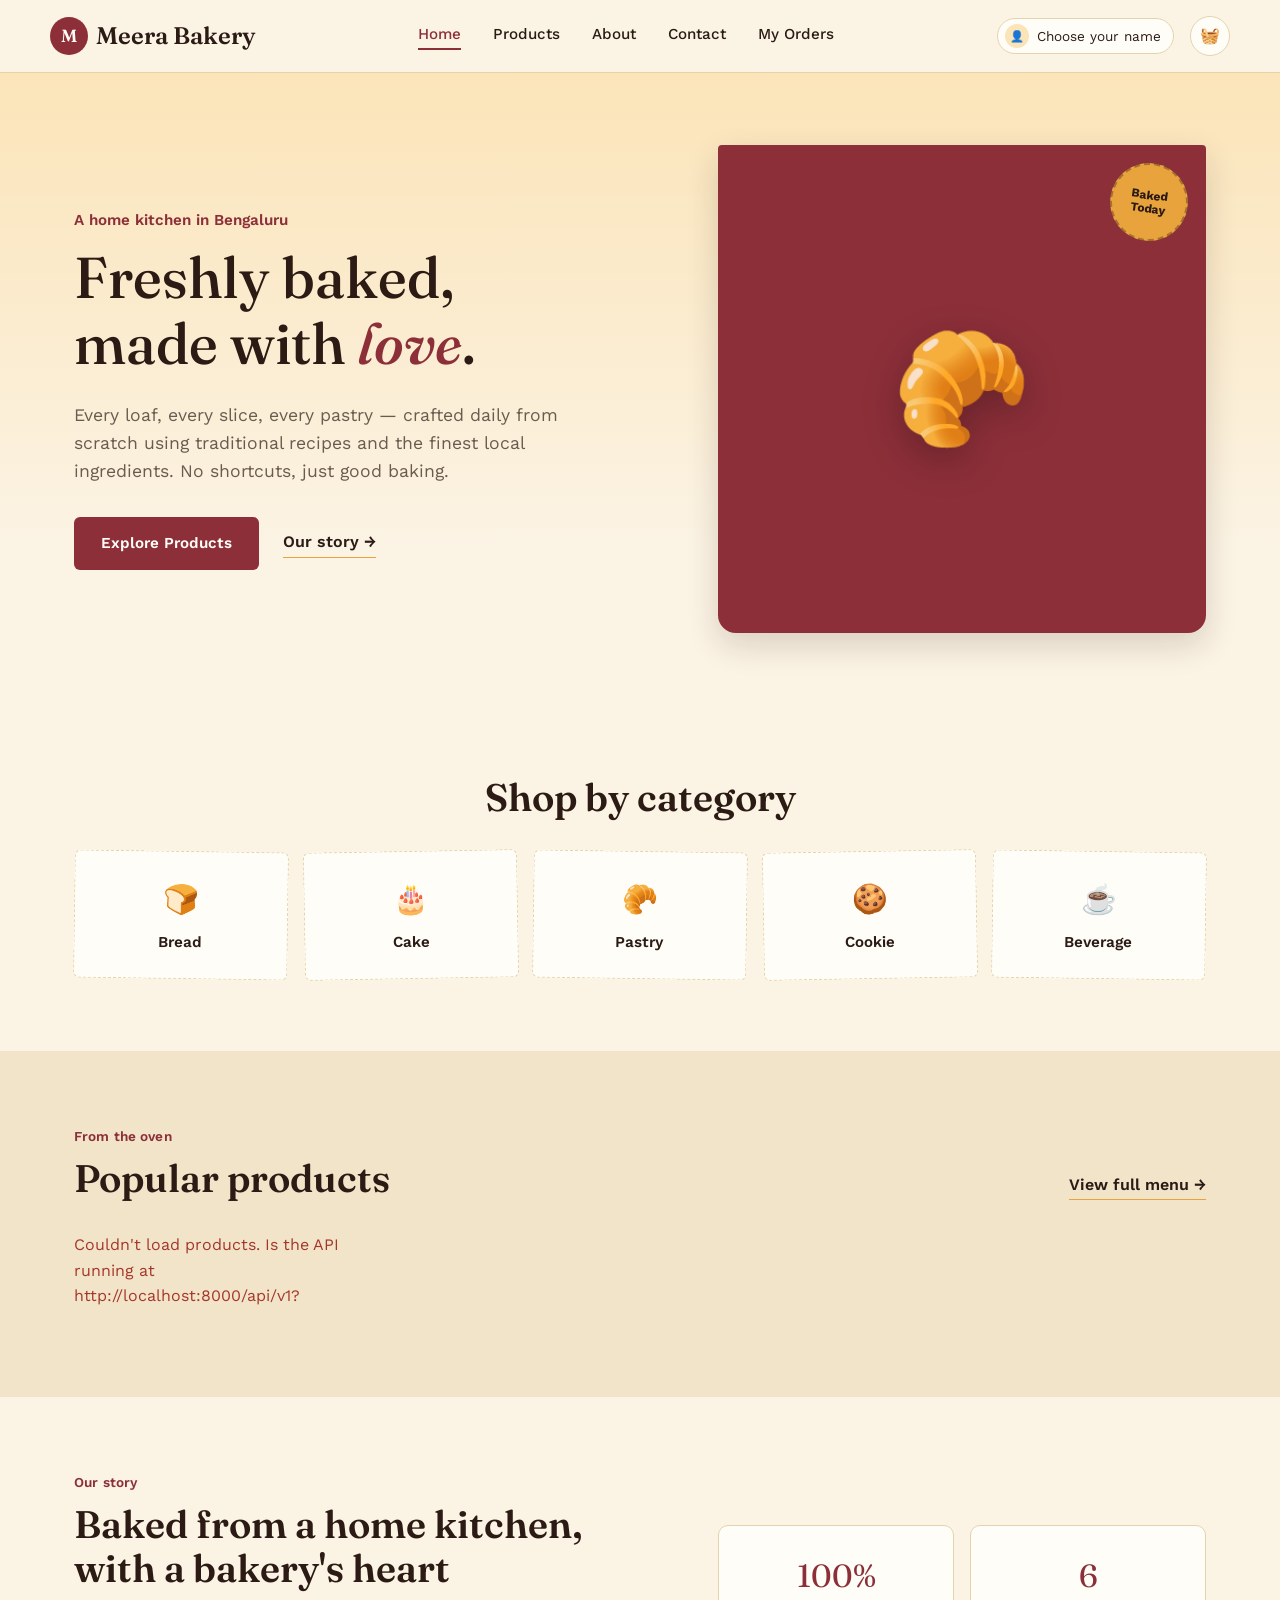
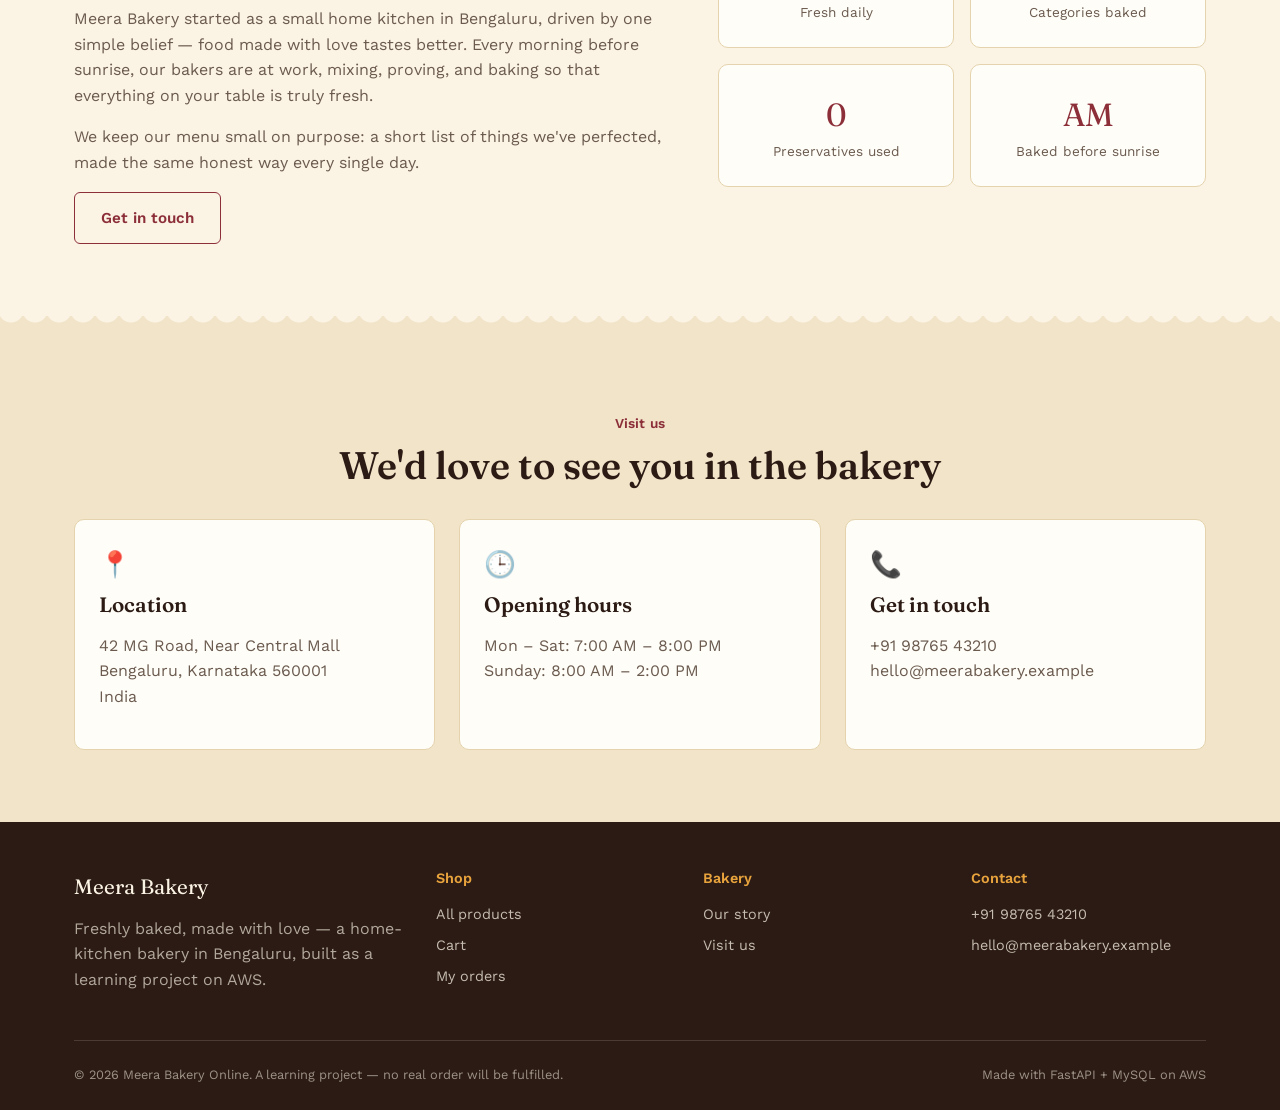
==== frontend/index.html @ 74967118 "first commit" ====
<!DOCTYPE html>
<html lang="en">
<head>
  <meta charset="UTF-8" />
  <meta name="viewport" content="width=device-width, initial-scale=1.0" />
  <meta name="description" content="Meera Bakery Online — freshly baked bread, cakes, pastries and more, made in a home kitchen in Bengaluru." />
  <title>Meera Bakery Online — Freshly Baked, Made With Love</title>
  <link rel="preconnect" href="https://fonts.googleapis.com" />
  <link rel="preconnect" href="https://fonts.gstatic.com" crossorigin />
  <link href="https://fonts.googleapis.com/css2?family=Fraunces:ital,opsz,wght@0,9..144,500;0,9..144,600;1,9..144,500&family=Work+Sans:wght@400;500;600;700&display=swap" rel="stylesheet" />
  <link rel="stylesheet" href="css/style.css" />
</head>
<body>

  <!-- ====================================================================
       HEADER
  ==================================================================== -->
  <header class="site-header">
    <div class="container site-header__bar">
      <a href="index.html" class="brand">
        <span class="brand__mark">M</span>
        Meera Bakery
      </a>

      <nav class="main-nav" id="mainNav">
        <a href="index.html" data-nav="index.html">Home</a>
        <a href="products.html" data-nav="products.html">Products</a>
        <a href="index.html#about" data-nav="">About</a>
        <a href="index.html#contact" data-nav="">Contact</a>
        <a href="orders.html" data-nav="orders.html">My Orders</a>
      </nav>

      <div class="header-actions">
        <button type="button" class="identity-chip" id="identityChip">
          <span class="identity-chip__avatar">👤</span>
          <span id="identityLabel">Choose your name</span>
        </button>
        <a href="cart.html" class="cart-btn" aria-label="View cart">
          🧺
          <span class="cart-badge" id="cartCount" hidden>0</span>
        </a>
        <button type="button" class="nav-toggle" id="navToggle" aria-label="Toggle menu">
          <span></span><span></span><span></span>
        </button>
      </div>
    </div>
  </header>

  <!-- Identity picker modal -->
  <div class="identity-modal" id="identityModal" hidden>
    <div class="identity-modal__panel">
      <div class="identity-modal__head">
        <h3>Who's ordering?</h3>
        <button type="button" id="identityClose" aria-label="Close">✕</button>
      </div>
      <p class="form-hint">This demo has no sign-up yet — pick an existing customer record to browse as them.</p>
      <ul class="identity-list" id="identityList"></ul>
    </div>
  </div>

  <main>

    <!-- ==================================================================
         HERO
    ================================================================== -->
    <section class="hero">
      <div class="container hero__grid">
        <div>
          <p class="hero__eyebrow">A home kitchen in Bengaluru</p>
          <h1>Freshly baked,<br />made with <em>love</em>.</h1>
          <p class="lead">
            Every loaf, every slice, every pastry — crafted daily from scratch
            using traditional recipes and the finest local ingredients. No
            shortcuts, just good baking.
          </p>
          <div class="hero__actions">
            <a href="products.html" class="btn btn--primary">Explore Products</a>
            <a href="index.html#about" class="link-arrow">Our story →</a>
          </div>
        </div>
        <div class="hero__art">
          <span class="hero__art-emoji">🥐</span>
          <span class="hero__stamp">Baked<br>Today</span>
        </div>
      </div>
    </section>
    <div class="scallop"></div>

    <!-- ==================================================================
         CATEGORY STRIP
    ================================================================== -->
    <section class="section">
      <div class="container">
        <div class="section-head section-head--center" style="margin-left:auto;margin-right:auto;">
          <h2 class="text-center">Shop by category</h2>
        </div>
        <div class="category-strip" id="categoryStrip">
          <!-- filled by main.js, static fallback below -->
          <a href="products.html?category=Bread" class="category-tag">
            <div class="category-tag__icon">🍞</div>
            <div class="category-tag__name">Bread</div>
          </a>
          <a href="products.html?category=Cake" class="category-tag">
            <div class="category-tag__icon">🎂</div>
            <div class="category-tag__name">Cake</div>
          </a>
          <a href="products.html?category=Pastry" class="category-tag">
            <div class="category-tag__icon">🥐</div>
            <div class="category-tag__name">Pastry</div>
          </a>
          <a href="products.html?category=Cookie" class="category-tag">
            <div class="category-tag__icon">🍪</div>
            <div class="category-tag__name">Cookie</div>
          </a>
          <a href="products.html?category=Beverage" class="category-tag">
            <div class="category-tag__icon">☕</div>
            <div class="category-tag__name">Beverage</div>
          </a>
        </div>
      </div>
    </section>

    <!-- ==================================================================
         POPULAR PRODUCTS (live from API)
    ================================================================== -->
    <section class="section section--deep">
      <div class="container">
        <div class="section-head" style="display:flex;align-items:flex-end;justify-content:space-between;max-width:none;flex-wrap:wrap;gap:16px;">
          <div>
            <p class="eyebrow">From the oven</p>
            <h2 style="margin-bottom:0;">Popular products</h2>
          </div>
          <a href="products.html" class="link-arrow">View full menu →</a>
        </div>
        <div class="product-grid" id="popularProducts">
          <div class="skeleton" style="height:280px;"></div>
          <div class="skeleton" style="height:280px;"></div>
          <div class="skeleton" style="height:280px;"></div>
          <div class="skeleton" style="height:280px;"></div>
        </div>
      </div>
    </section>

    <!-- ==================================================================
         ABOUT
    ================================================================== -->
    <section class="section" id="about">
      <div class="container" style="display:grid;grid-template-columns:1.1fr 0.9fr;gap:48px;align-items:center;">
        <div>
          <p class="eyebrow">Our story</p>
          <h2>Baked from a home kitchen, with a bakery's heart</h2>
          <p>
            Meera Bakery started as a small home kitchen in Bengaluru, driven
            by one simple belief — food made with love tastes better. Every
            morning before sunrise, our bakers are at work, mixing, proving,
            and baking so that everything on your table is truly fresh.
          </p>
          <p>
            We keep our menu small on purpose: a short list of things we've
            perfected, made the same honest way every single day.
          </p>
          <a href="index.html#contact" class="btn btn--outline">Get in touch</a>
        </div>
        <div style="display:grid;grid-template-columns:1fr 1fr;gap:16px;">
          <div class="summary-card" style="text-align:center;position:static;">
            <div style="font-family:var(--font-display);font-size:2rem;color:var(--jam);">100%</div>
            <p style="margin:0;font-size:0.85rem;">Fresh daily</p>
          </div>
          <div class="summary-card" style="text-align:center;position:static;">
            <div style="font-family:var(--font-display);font-size:2rem;color:var(--jam);">6</div>
            <p style="margin:0;font-size:0.85rem;">Categories baked</p>
          </div>
          <div class="summary-card" style="text-align:center;position:static;">
            <div style="font-family:var(--font-display);font-size:2rem;color:var(--jam);">0</div>
            <p style="margin:0;font-size:0.85rem;">Preservatives used</p>
          </div>
          <div class="summary-card" style="text-align:center;position:static;">
            <div style="font-family:var(--font-display);font-size:2rem;color:var(--jam);">AM</div>
            <p style="margin:0;font-size:0.85rem;">Baked before sunrise</p>
          </div>
        </div>
      </div>
    </section>

    <div class="scallop scallop--deep"></div>

    <!-- ==================================================================
         CONTACT
    ================================================================== -->
    <section class="section section--deep" id="contact">
      <div class="container">
        <div class="section-head section-head--center" style="margin-left:auto;margin-right:auto;">
          <p class="eyebrow">Visit us</p>
          <h2>We'd love to see you in the bakery</h2>
        </div>
        <div style="display:grid;grid-template-columns:repeat(3,1fr);gap:24px;">
          <div class="summary-card" style="position:static;">
            <div style="font-size:1.6rem;margin-bottom:8px;">📍</div>
            <h3>Location</h3>
            <p>42 MG Road, Near Central Mall<br />Bengaluru, Karnataka 560001<br />India</p>
          </div>
          <div class="summary-card" style="position:static;">
            <div style="font-size:1.6rem;margin-bottom:8px;">🕒</div>
            <h3>Opening hours</h3>
            <p>Mon – Sat: 7:00 AM – 8:00 PM<br />Sunday: 8:00 AM – 2:00 PM</p>
          </div>
          <div class="summary-card" style="position:static;">
            <div style="font-size:1.6rem;margin-bottom:8px;">📞</div>
            <h3>Get in touch</h3>
            <p>+91 98765 43210<br />hello@meerabakery.example</p>
          </div>
        </div>
      </div>
    </section>

  </main>

  <!-- ====================================================================
       FOOTER
  ==================================================================== -->
  <footer class="site-footer">
    <div class="container">
      <div class="footer-grid">
        <div>
          <div class="footer-brand">Meera Bakery</div>
          <p>Freshly baked, made with love — a home-kitchen bakery in Bengaluru, built as a learning project on AWS.</p>
        </div>
        <div class="footer-col">
          <h4>Shop</h4>
          <a href="products.html">All products</a>
          <a href="cart.html">Cart</a>
          <a href="orders.html">My orders</a>
        </div>
        <div class="footer-col">
          <h4>Bakery</h4>
          <a href="index.html#about">Our story</a>
          <a href="index.html#contact">Visit us</a>
        </div>
        <div class="footer-col">
          <h4>Contact</h4>
          <a href="tel:+919876543210">+91 98765 43210</a>
          <a href="mailto:hello@meerabakery.example">hello@meerabakery.example</a>
        </div>
      </div>
      <div class="footer-bottom">
        <span>© 2026 Meera Bakery Online. A learning project — no real order will be fulfilled.</span>
        <span>Made with FastAPI + MySQL on AWS</span>
      </div>
    </div>
  </footer>

  <div class="toast" id="toast"></div>

  <script src="js/api.js"></script>
  <script src="js/state.js"></script>
  <script src="js/nav.js"></script>
  <script src="js/ui.js"></script>
  <script src="js/main.js"></script>
</body>
</html>
---- frontend/css/style.css ----
/* =============================================================================
   Meera Bakery Online — Design System
   =============================================================================
   Palette: warm parchment paper, deep espresso ink, berry-jam accent,
   honey-butter secondary. Deliberately avoids the generic cream+terracotta
   SaaS default — this leans into a "bakery box / market stall" feel instead.

   Type: Fraunces (display serif, a little quirky and hand-set) for
   headlines, Work Sans for UI and body copy.
   ============================================================================= */

:root {
  /* ---- Color tokens ---- */
  --paper:        #FBF3E4;   /* warm parchment background */
  --paper-deep:   #F1E4C9;   /* alternating section background */
  --paper-line:   #E4D3AC;   /* hairline borders on paper */
  --ink:          #2B1B14;   /* deep espresso — primary text */
  --ink-soft:     #6B5B4F;   /* secondary text */
  --jam:          #8C2F39;   /* berry accent — primary CTA, links */
  --jam-dark:     #6E2029;   /* hover state for jam */
  --butter:       #E8A33D;   /* honey accent — badges, highlights */
  --butter-soft:  #FBE4B8;   /* butter tint background */
  --sage:         #6B7A5E;   /* muted green — success / fresh */
  --sage-soft:    #E4E9DD;
  --danger:       #A5362A;
  --danger-soft:  #F5DEDA;
  --white:        #FFFDF8;

  /* ---- Type ---- */
  --font-display: 'Fraunces', Georgia, serif;
  --font-body: 'Work Sans', -apple-system, BlinkMacSystemFont, sans-serif;

  /* ---- Spacing scale ---- */
  --space-1: 0.25rem;
  --space-2: 0.5rem;
  --space-3: 0.75rem;
  --space-4: 1rem;
  --space-5: 1.5rem;
  --space-6: 2rem;
  --space-7: 3rem;
  --space-8: 4.5rem;
  --space-9: 6rem;

  /* ---- Shape ---- */
  --radius-sm: 6px;
  --radius-md: 10px;
  --radius-box: 4px 4px 18px 18px; /* bakery-box lid feel on cards */
  --shadow-card: 0 1px 2px rgba(43, 27, 20, 0.06), 0 8px 24px rgba(43, 27, 20, 0.07);
  --shadow-pop: 0 12px 32px rgba(43, 27, 20, 0.16);

  --container: 1180px;
}

/* =============================================================================
   Reset & base
   ============================================================================= */

*, *::before, *::after { box-sizing: border-box; }

html {
  scroll-behavior: smooth;
}

@media (prefers-reduced-motion: reduce) {
  html { scroll-behavior: auto; }
  *, *::before, *::after {
    animation-duration: 0.01ms !important;
    animation-iteration-count: 1 !important;
    transition-duration: 0.01ms !important;
  }
}

body {
  margin: 0;
  font-family: var(--font-body);
  font-size: 16px;
  line-height: 1.6;
  color: var(--ink);
  background: var(--paper);
  -webkit-font-smoothing: antialiased;
}

img { max-width: 100%; display: block; }

a { color: var(--jam); text-decoration: none; }
a:hover { color: var(--jam-dark); }

h1, h2, h3, h4 {
  font-family: var(--font-display);
  font-weight: 600;
  line-height: 1.15;
  margin: 0 0 var(--space-4);
  color: var(--ink);
}

h1 { font-size: clamp(2.4rem, 5vw, 3.6rem); font-weight: 500; }
h2 { font-size: clamp(1.8rem, 3.2vw, 2.4rem); }
h3 { font-size: 1.3rem; }

p { margin: 0 0 var(--space-4); color: var(--ink-soft); }

ul { list-style: none; margin: 0; padding: 0; }

button, input, select, textarea { font-family: inherit; font-size: inherit; }

:focus-visible {
  outline: 2px solid var(--jam);
  outline-offset: 2px;
}

.container {
  max-width: var(--container);
  margin: 0 auto;
  padding: 0 var(--space-5);
}

.section {
  padding: var(--space-8) 0;
}

.section--deep {
  background: var(--paper-deep);
}

.eyebrow {
  display: inline-block;
  font-size: 0.85rem;
  color: var(--jam);
  font-weight: 600;
  margin-bottom: var(--space-2);
  letter-spacing: 0.01em;
}

.section-head {
  max-width: 640px;
  margin: 0 0 var(--space-6);
}

.section-head--center {
  margin-left: auto;
  margin-right: auto;
  text-align: center;
}

/* Scalloped divider — signature motif used between major sections */
.scallop {
  height: 22px;
  width: 100%;
  background-image: radial-gradient(circle at 11px -6px, transparent 12px, var(--paper) 13px);
  background-size: 24px 22px;
  background-repeat: repeat-x;
}
.scallop--deep {
  background-image: radial-gradient(circle at 11px -6px, transparent 12px, var(--paper-deep) 13px);
}
.scallop--ink {
  background-image: radial-gradient(circle at 11px -6px, transparent 12px, var(--ink) 13px);
}

/* =============================================================================
   Buttons
   ============================================================================= */

.btn {
  display: inline-flex;
  align-items: center;
  justify-content: center;
  gap: var(--space-2);
  border-radius: var(--radius-sm);
  padding: 0.85em 1.7em;
  font-weight: 600;
  font-size: 0.95rem;
  border: 1.5px solid transparent;
  cursor: pointer;
  transition: transform 120ms ease, background-color 120ms ease, border-color 120ms ease, color 120ms ease;
}
.btn:active { transform: translateY(1px); }

.btn--primary {
  background: var(--jam);
  color: var(--white);
}
.btn--primary:hover { background: var(--jam-dark); color: var(--white); }

.btn--ghost {
  background: transparent;
  border-color: var(--ink);
  color: var(--ink);
}
.btn--ghost:hover { background: var(--ink); color: var(--paper); }

.btn--outline {
  background: transparent;
  border-color: var(--jam);
  color: var(--jam);
}
.btn--outline:hover { background: var(--jam); color: var(--white); }

.btn--sm { padding: 0.55em 1.1em; font-size: 0.85rem; }
.btn--block { width: 100%; }
.btn:disabled { opacity: 0.5; cursor: not-allowed; }

.link-arrow {
  font-weight: 600;
  color: var(--ink);
  border-bottom: 1.5px solid var(--butter);
  padding-bottom: 2px;
}
.link-arrow:hover { color: var(--jam); border-color: var(--jam); }

/* =============================================================================
   Header / Nav
   ============================================================================= */

.site-header {
  position: sticky;
  top: 0;
  z-index: 50;
  background: rgba(251, 243, 228, 0.92);
  backdrop-filter: blur(6px);
  border-bottom: 1px solid var(--paper-line);
}

.site-header__bar {
  display: flex;
  align-items: center;
  justify-content: space-between;
  padding: var(--space-4) 0;
}

.brand {
  display: flex;
  align-items: center;
  gap: var(--space-2);
  font-family: var(--font-display);
  font-size: 1.5rem;
  font-weight: 600;
  color: var(--ink);
}
.brand:hover { color: var(--ink); }
.brand__mark {
  width: 38px; height: 38px;
  border-radius: 50%;
  background: var(--jam);
  color: var(--white);
  display: flex; align-items: center; justify-content: center;
  font-size: 1.1rem;
  flex-shrink: 0;
}

.main-nav {
  display: flex;
  align-items: center;
  gap: var(--space-6);
}
.main-nav a {
  color: var(--ink);
  font-weight: 500;
  font-size: 0.95rem;
  position: relative;
  padding-bottom: 3px;
}
.main-nav a::after {
  content: "";
  position: absolute;
  left: 0; right: 100%;
  bottom: 0;
  height: 2px;
  background: var(--jam);
  transition: right 160ms ease;
}
.main-nav a:hover::after,
.main-nav a.is-active::after { right: 0; }
.main-nav a.is-active { color: var(--jam); }

.header-actions {
  display: flex;
  align-items: center;
  gap: var(--space-4);
}

.identity-chip {
  display: flex;
  align-items: center;
  gap: var(--space-2);
  background: var(--white);
  border: 1px solid var(--paper-line);
  border-radius: 999px;
  padding: 0.4em 0.9em 0.4em 0.5em;
  font-size: 0.85rem;
  cursor: pointer;
  color: var(--ink);
}
.identity-chip:hover { border-color: var(--jam); color: var(--ink); }
.identity-chip__avatar {
  width: 24px; height: 24px;
  border-radius: 50%;
  background: var(--butter-soft);
  color: var(--jam-dark);
  display: flex; align-items: center; justify-content: center;
  font-size: 0.7rem; font-weight: 700;
}

.cart-btn {
  position: relative;
  display: flex;
  align-items: center;
  justify-content: center;
  width: 40px; height: 40px;
  border-radius: 50%;
  background: var(--white);
  border: 1px solid var(--paper-line);
  color: var(--ink);
}
.cart-btn:hover { border-color: var(--jam); color: var(--jam); }
.cart-badge {
  position: absolute;
  top: -4px; right: -4px;
  background: var(--jam);
  color: var(--white);
  font-size: 0.65rem;
  font-weight: 700;
  min-width: 18px; height: 18px;
  border-radius: 999px;
  display: flex; align-items: center; justify-content: center;
  padding: 0 4px;
}
.cart-badge[hidden] { display: none; }

.nav-toggle {
  display: none;
  flex-direction: column;
  gap: 5px;
  background: none;
  border: none;
  cursor: pointer;
  padding: 8px;
}
.nav-toggle span {
  width: 22px; height: 2px;
  background: var(--ink);
  border-radius: 2px;
}

@media (max-width: 860px) {
  .main-nav { display: none; }
  .main-nav.is-open {
    display: flex;
    flex-direction: column;
    position: absolute;
    top: 100%; left: 0; right: 0;
    background: var(--paper);
    padding: var(--space-5);
    gap: var(--space-4);
    border-bottom: 1px solid var(--paper-line);
    box-shadow: var(--shadow-pop);
  }
  .nav-toggle { display: flex; }
}

/* =============================================================================
   Hero
   ============================================================================= */

.hero {
  padding: var(--space-8) 0 var(--space-7);
  background: linear-gradient(180deg, var(--butter-soft) 0%, var(--paper) 78%);
}
.hero__grid {
  display: grid;
  grid-template-columns: 1.1fr 0.9fr;
  gap: var(--space-7);
  align-items: center;
}
.hero__eyebrow {
  color: var(--jam);
  font-weight: 600;
  font-size: 0.95rem;
  margin-bottom: var(--space-3);
}
.hero h1 { margin-bottom: var(--space-5); }
.hero h1 em {
  font-style: italic;
  color: var(--jam);
}
.hero p.lead {
  font-size: 1.1rem;
  max-width: 46ch;
  margin-bottom: var(--space-6);
}
.hero__actions {
  display: flex;
  align-items: center;
  gap: var(--space-5);
  flex-wrap: wrap;
}

.hero__art {
  position: relative;
  aspect-ratio: 1 / 1;
  border-radius: var(--radius-box);
  background: var(--jam);
  display: flex;
  align-items: center;
  justify-content: center;
  overflow: hidden;
  box-shadow: var(--shadow-pop);
}
.hero__art-emoji {
  font-size: 7rem;
  filter: drop-shadow(0 12px 18px rgba(0,0,0,0.25));
}
.hero__stamp {
  position: absolute;
  top: 18px; right: 18px;
  background: var(--butter);
  color: var(--ink);
  font-weight: 700;
  font-size: 0.75rem;
  padding: 0.6em 1em;
  border-radius: 50%;
  width: 78px; height: 78px;
  display: flex; align-items: center; justify-content: center;
  text-align: center;
  line-height: 1.2;
  transform: rotate(8deg);
  border: 2px dashed rgba(43,27,20,0.35);
}

@media (max-width: 860px) {
  .hero__grid { grid-template-columns: 1fr; }
  .hero__art { max-width: 340px; margin: 0 auto; }
}

/* =============================================================================
   Category strip
   ============================================================================= */

.category-strip {
  display: grid;
  grid-template-columns: repeat(5, 1fr);
  gap: var(--space-4);
}
.category-tag {
  background: var(--white);
  border: 1px dashed var(--paper-line);
  border-radius: var(--radius-sm);
  padding: var(--space-5) var(--space-3);
  text-align: center;
  color: var(--ink);
  transition: transform 140ms ease, border-color 140ms ease;
}
.category-tag:nth-child(2n) { transform: rotate(-1deg); }
.category-tag:nth-child(2n+1) { transform: rotate(0.8deg); }
.category-tag:hover {
  transform: translateY(-3px) rotate(0deg);
  border-color: var(--jam);
  color: var(--jam);
  border-style: solid;
}
.category-tag__icon { font-size: 1.8rem; margin-bottom: var(--space-2); }
.category-tag__name { font-weight: 600; font-size: 0.95rem; }

@media (max-width: 760px) {
  .category-strip { grid-template-columns: repeat(2, 1fr); }
}

/* =============================================================================
   Product grid & cards
   ============================================================================= */

.product-grid {
  display: grid;
  grid-template-columns: repeat(auto-fill, minmax(240px, 1fr));
  gap: var(--space-5);
}

.product-card {
  background: var(--white);
  border: 1px solid var(--paper-line);
  border-radius: var(--radius-box);
  overflow: hidden;
  display: flex;
  flex-direction: column;
  box-shadow: var(--shadow-card);
  transition: transform 160ms ease, box-shadow 160ms ease;
}
.product-card:hover {
  transform: translateY(-4px);
  box-shadow: var(--shadow-pop);
}
.product-card__media {
  aspect-ratio: 4 / 3;
  background: var(--butter-soft);
  display: flex;
  align-items: center;
  justify-content: center;
  font-size: 3rem;
  position: relative;
}
.product-card__tag {
  position: absolute;
  top: 10px; left: 10px;
  background: var(--ink);
  color: var(--paper);
  font-size: 0.7rem;
  font-weight: 600;
  padding: 0.3em 0.7em;
  border-radius: 999px;
}
.product-card__tag--low {
  background: var(--danger);
}
.product-card__body {
  padding: var(--space-4) var(--space-4) var(--space-5);
  display: flex;
  flex-direction: column;
  gap: var(--space-2);
  flex: 1;
}
.product-card__category {
  font-size: 0.75rem;
  color: var(--ink-soft);
  text-transform: uppercase;
  letter-spacing: 0.04em;
}
.product-card__name {
  font-family: var(--font-display);
  font-size: 1.1rem;
  font-weight: 600;
  color: var(--ink);
}
.product-card__row {
  margin-top: auto;
  display: flex;
  align-items: center;
  justify-content: space-between;
  padding-top: var(--space-2);
}
.product-card__price {
  font-family: var(--font-display);
  font-size: 1.2rem;
  font-weight: 600;
  color: var(--jam);
}
.product-card__price span {
  font-size: 0.8rem;
  color: var(--ink-soft);
  font-family: var(--font-body);
  font-weight: 400;
}

.icon-btn {
  width: 38px; height: 38px;
  border-radius: 50%;
  background: var(--ink);
  color: var(--paper);
  border: none;
  display: flex; align-items: center; justify-content: center;
  cursor: pointer;
  font-size: 1.1rem;
  transition: background 140ms ease;
  flex-shrink: 0;
}
.icon-btn:hover { background: var(--jam); }
.icon-btn:disabled { background: var(--paper-line); color: var(--ink-soft); cursor: not-allowed; }

/* Filter tabs (Products page) */
.filter-tabs {
  display: flex;
  flex-wrap: wrap;
  gap: var(--space-3);
  margin-bottom: var(--space-6);
}
.filter-tab {
  background: var(--white);
  border: 1px solid var(--paper-line);
  border-radius: 999px;
  padding: 0.5em 1.2em;
  font-size: 0.9rem;
  font-weight: 500;
  color: var(--ink);
  cursor: pointer;
}
.filter-tab:hover { border-color: var(--jam); }
.filter-tab.is-active {
  background: var(--ink);
  color: var(--paper);
  border-color: var(--ink);
}

/* =============================================================================
   Product detail
   ============================================================================= */

.detail-grid {
  display: grid;
  grid-template-columns: 0.9fr 1.1fr;
  gap: var(--space-8);
  align-items: flex-start;
}
.detail-media {
  aspect-ratio: 1 / 1;
  background: var(--butter-soft);
  border-radius: var(--radius-box);
  display: flex; align-items: center; justify-content: center;
  font-size: 6rem;
  position: sticky;
  top: 96px;
}
.detail-category {
  font-size: 0.85rem;
  color: var(--jam);
  font-weight: 600;
  margin-bottom: var(--space-2);
}
.detail-price {
  font-family: var(--font-display);
  font-size: 2rem;
  color: var(--jam);
  margin-bottom: var(--space-4);
}
.stock-line {
  display: flex;
  align-items: center;
  gap: var(--space-2);
  font-size: 0.9rem;
  margin-bottom: var(--space-5);
}
.dot {
  width: 8px; height: 8px; border-radius: 50%;
  background: var(--sage);
  flex-shrink: 0;
}
.dot--low { background: var(--butter); }
.dot--out { background: var(--danger); }

.qty-stepper {
  display: inline-flex;
  align-items: center;
  border: 1px solid var(--paper-line);
  border-radius: var(--radius-sm);
  overflow: hidden;
}
.qty-stepper button {
  background: var(--paper-deep);
  border: none;
  width: 40px; height: 44px;
  font-size: 1.1rem;
  cursor: pointer;
  color: var(--ink);
}
.qty-stepper button:hover { background: var(--butter-soft); }
.qty-stepper input {
  width: 48px;
  border: none;
  text-align: center;
  font-size: 1rem;
  height: 44px;
  -moz-appearance: textfield;
}
.qty-stepper input::-webkit-outer-spin-button,
.qty-stepper input::-webkit-inner-spin-button { -webkit-appearance: none; margin: 0; }

@media (max-width: 800px) {
  .detail-grid { grid-template-columns: 1fr; }
  .detail-media { position: static; }
}

/* =============================================================================
   Cart page
   ============================================================================= */

.cart-layout {
  display: grid;
  grid-template-columns: 1.6fr 1fr;
  gap: var(--space-7);
  align-items: flex-start;
}

.cart-line {
  display: grid;
  grid-template-columns: 64px 1fr auto auto;
  gap: var(--space-4);
  align-items: center;
  padding: var(--space-4) 0;
  border-bottom: 1px solid var(--paper-line);
}
.cart-line__thumb {
  width: 64px; height: 64px;
  border-radius: var(--radius-sm);
  background: var(--butter-soft);
  display: flex; align-items: center; justify-content: center;
  font-size: 1.8rem;
}
.cart-line__name { font-weight: 600; color: var(--ink); }
.cart-line__price { font-size: 0.85rem; color: var(--ink-soft); }
.cart-line__total { font-weight: 600; font-family: var(--font-display); white-space: nowrap; }
.cart-line__remove {
  background: none; border: none; color: var(--ink-soft); cursor: pointer;
  font-size: 0.8rem; text-decoration: underline; padding: 0;
}
.cart-line__remove:hover { color: var(--danger); }

.summary-card {
  background: var(--white);
  border: 1px solid var(--paper-line);
  border-radius: var(--radius-md);
  padding: var(--space-5);
  position: sticky;
  top: 96px;
}
.summary-row {
  display: flex;
  justify-content: space-between;
  font-size: 0.95rem;
  padding: var(--space-2) 0;
  color: var(--ink-soft);
}
.summary-row--total {
  border-top: 1px solid var(--paper-line);
  margin-top: var(--space-3);
  padding-top: var(--space-4);
  font-weight: 700;
  color: var(--ink);
  font-size: 1.1rem;
}
.summary-note {
  font-size: 0.8rem;
  color: var(--ink-soft);
  margin-top: var(--space-3);
}

.empty-state {
  text-align: center;
  padding: var(--space-9) var(--space-5);
  color: var(--ink-soft);
}
.empty-state__icon { font-size: 3rem; margin-bottom: var(--space-4); }

@media (max-width: 860px) {
  .cart-layout { grid-template-columns: 1fr; }
  .summary-card { position: static; }
}

/* =============================================================================
   Checkout
   ============================================================================= */

.checkout-steps {
  display: flex;
  align-items: center;
  gap: var(--space-3);
  margin-bottom: var(--space-7);
  flex-wrap: wrap;
}
.step {
  display: flex; align-items: center; gap: var(--space-2);
  font-size: 0.9rem; color: var(--ink-soft);
}
.step__num {
  width: 26px; height: 26px;
  border-radius: 50%;
  border: 1.5px solid var(--paper-line);
  display: flex; align-items: center; justify-content: center;
  font-size: 0.8rem; font-weight: 700;
}
.step.is-active { color: var(--ink); }
.step.is-active .step__num { border-color: var(--jam); background: var(--jam); color: var(--white); }
.step-divider { width: 32px; height: 1px; background: var(--paper-line); }

.form-field { margin-bottom: var(--space-5); }
.form-field label {
  display: block;
  font-weight: 600;
  font-size: 0.9rem;
  margin-bottom: var(--space-2);
}
.form-field input,
.form-field textarea,
.form-field select {
  width: 100%;
  border: 1px solid var(--paper-line);
  border-radius: var(--radius-sm);
  padding: 0.75em 0.9em;
  background: var(--white);
  color: var(--ink);
}
.form-field input:focus,
.form-field textarea:focus,
.form-field select:focus { border-color: var(--jam); }
.form-hint { font-size: 0.8rem; color: var(--ink-soft); margin-top: var(--space-1); }

.address-option {
  display: flex;
  gap: var(--space-3);
  align-items: flex-start;
  border: 1px solid var(--paper-line);
  border-radius: var(--radius-sm);
  padding: var(--space-4);
  margin-bottom: var(--space-3);
  cursor: pointer;
}
.address-option:has(input:checked) {
  border-color: var(--jam);
  background: var(--butter-soft);
}
.address-option input { margin-top: 4px; }
.address-option__label { font-weight: 600; font-size: 0.9rem; }
.address-option__body { font-size: 0.85rem; color: var(--ink-soft); }

.banner {
  border-radius: var(--radius-sm);
  padding: var(--space-4);
  font-size: 0.9rem;
  margin-bottom: var(--space-5);
}
.banner--error { background: var(--danger-soft); color: var(--danger); }
.banner--info { background: var(--sage-soft); color: #3E4A34; }
.banner[hidden] { display: none; }

/* =============================================================================
   Status badges (order lifecycle)
   ============================================================================= */

.status-badge {
  display: inline-flex;
  align-items: center;
  gap: var(--space-1);
  padding: 0.35em 0.9em;
  border-radius: 999px;
  font-size: 0.78rem;
  font-weight: 700;
  text-transform: capitalize;
}
.status-badge--pending    { background: #F1E4C9; color: #8A6A24; }
.status-badge--confirmed  { background: var(--sage-soft); color: #3E4A34; }
.status-badge--preparing  { background: var(--butter-soft); color: #8A5A17; }
.status-badge--shipped    { background: #DDE7F2; color: #2E4E70; }
.status-badge--delivered  { background: var(--sage-soft); color: #2F4A2A; }
.status-badge--cancelled  { background: var(--danger-soft); color: var(--danger); }

/* =============================================================================
   Order detail / history
   ============================================================================= */

.order-summary-card {
  border: 1px solid var(--paper-line);
  border-radius: var(--radius-md);
  background: var(--white);
  padding: var(--space-6);
  margin-bottom: var(--space-6);
}
.order-summary-card__head {
  display: flex;
  justify-content: space-between;
  align-items: flex-start;
  gap: var(--space-4);
  flex-wrap: wrap;
  margin-bottom: var(--space-5);
  padding-bottom: var(--space-5);
  border-bottom: 1px dashed var(--paper-line);
}

.order-row {
  display: grid;
  grid-template-columns: minmax(0,1fr) auto auto;
  gap: var(--space-2) var(--space-4);
  align-items: center;
  padding: var(--space-3) 0;
  border-bottom: 1px solid var(--paper-line);
  cursor: pointer;
}
.order-row:hover { background: var(--paper-deep); }
.order-row__id { font-weight: 600; color: var(--ink); }
.order-row__date { font-size: 0.85rem; color: var(--ink-soft); }
.order-row__total { font-weight: 600; font-family: var(--font-display); }

@media (max-width: 700px) {
  .order-row { grid-template-columns: 1fr auto; }
}

/* =============================================================================
   Footer
   ============================================================================= */

.site-footer {
  background: var(--ink);
  color: var(--paper);
  padding: var(--space-7) 0 var(--space-5);
}
.footer-grid {
  display: grid;
  grid-template-columns: 1.4fr 1fr 1fr 1fr;
  gap: var(--space-6);
  margin-bottom: var(--space-6);
}
.footer-brand {
  font-family: var(--font-display);
  font-size: 1.3rem;
  color: var(--paper);
  margin-bottom: var(--space-3);
}
.footer-grid p { color: rgba(251,243,228,0.65); }
.footer-col h4 {
  color: var(--butter);
  font-size: 0.9rem;
  font-family: var(--font-body);
  font-weight: 600;
  margin-bottom: var(--space-3);
}
.footer-col a {
  display: block;
  color: rgba(251,243,228,0.75);
  padding: var(--space-1) 0;
  font-size: 0.9rem;
}
.footer-col a:hover { color: var(--butter); }
.footer-bottom {
  border-top: 1px solid rgba(251,243,228,0.15);
  padding-top: var(--space-5);
  display: flex;
  justify-content: space-between;
  flex-wrap: wrap;
  gap: var(--space-3);
  font-size: 0.8rem;
  color: rgba(251,243,228,0.55);
}

@media (max-width: 760px) {
  .footer-grid { grid-template-columns: 1fr 1fr; }
}

/* =============================================================================
   Toast (add-to-cart feedback)
   ============================================================================= */

.toast {
  position: fixed;
  bottom: var(--space-6);
  left: 50%;
  transform: translateX(-50%) translateY(20px);
  background: var(--ink);
  color: var(--paper);
  padding: var(--space-3) var(--space-5);
  border-radius: var(--radius-sm);
  font-size: 0.9rem;
  font-weight: 500;
  box-shadow: var(--shadow-pop);
  z-index: 200;
  opacity: 0;
  pointer-events: none;
  transition: opacity 180ms ease, transform 180ms ease;
}
.toast.is-visible {
  opacity: 1;
  transform: translateX(-50%) translateY(0);
}

/* =============================================================================
   Utility
   ============================================================================= */

.text-center { text-align: center; }
.mt-0 { margin-top: 0; }
.skeleton {
  background: linear-gradient(90deg, var(--paper-deep) 25%, var(--white) 37%, var(--paper-deep) 63%);
  background-size: 400% 100%;
  animation: shimmer 1.4s ease infinite;
  border-radius: var(--radius-sm);
}
@keyframes shimmer {
  0% { background-position: 100% 50%; }
  100% { background-position: 0 50%; }
}
.spinner {
  width: 18px; height: 18px;
  border: 2.5px solid rgba(255,255,255,0.4);
  border-top-color: var(--white);
  border-radius: 50%;
  animation: spin 700ms linear infinite;
  display: inline-block;
}
@keyframes spin { to { transform: rotate(360deg); } }

.page-hero {
  padding: var(--space-7) 0 var(--space-6);
  background: var(--paper-deep);
  text-align: center;
}
.page-hero p { max-width: 52ch; margin-left: auto; margin-right: auto; }

.breadcrumb {
  font-size: 0.85rem;
  color: var(--ink-soft);
  margin-bottom: var(--space-4);
}
.breadcrumb a { color: var(--ink-soft); text-decoration: underline; }
.breadcrumb a:hover { color: var(--jam); }

/* =============================================================================
   Identity modal ("ordering as" picker)
   ============================================================================= */

.identity-modal {
  position: fixed;
  inset: 0;
  background: rgba(43, 27, 20, 0.45);
  z-index: 300;
  display: flex;
  align-items: flex-start;
  justify-content: center;
  padding: var(--space-8) var(--space-4);
  overflow-y: auto;
}
.identity-modal[hidden] { display: none; }

.identity-modal__panel {
  background: var(--paper);
  border-radius: var(--radius-md);
  max-width: 420px;
  width: 100%;
  padding: var(--space-6);
  box-shadow: var(--shadow-pop);
}
.identity-modal__head {
  display: flex;
  justify-content: space-between;
  align-items: center;
  margin-bottom: var(--space-2);
}
.identity-modal__head h3 { margin: 0; }
.identity-modal__head button {
  background: none; border: none; cursor: pointer;
  font-size: 1.1rem; color: var(--ink-soft); padding: 4px 8px;
}

.identity-list { max-height: 50vh; overflow-y: auto; margin-top: var(--space-4); }
.identity-list li { margin-bottom: var(--space-2); }

.identity-option {
  width: 100%;
  display: flex;
  align-items: center;
  gap: var(--space-3);
  text-align: left;
  background: var(--white);
  border: 1px solid var(--paper-line);
  border-radius: var(--radius-sm);
  padding: var(--space-3);
  cursor: pointer;
  font-family: inherit;
}
.identity-option:hover { border-color: var(--jam); background: var(--butter-soft); }
.identity-option strong { color: var(--ink); font-size: 0.92rem; }
.identity-option small { color: var(--ink-soft); }
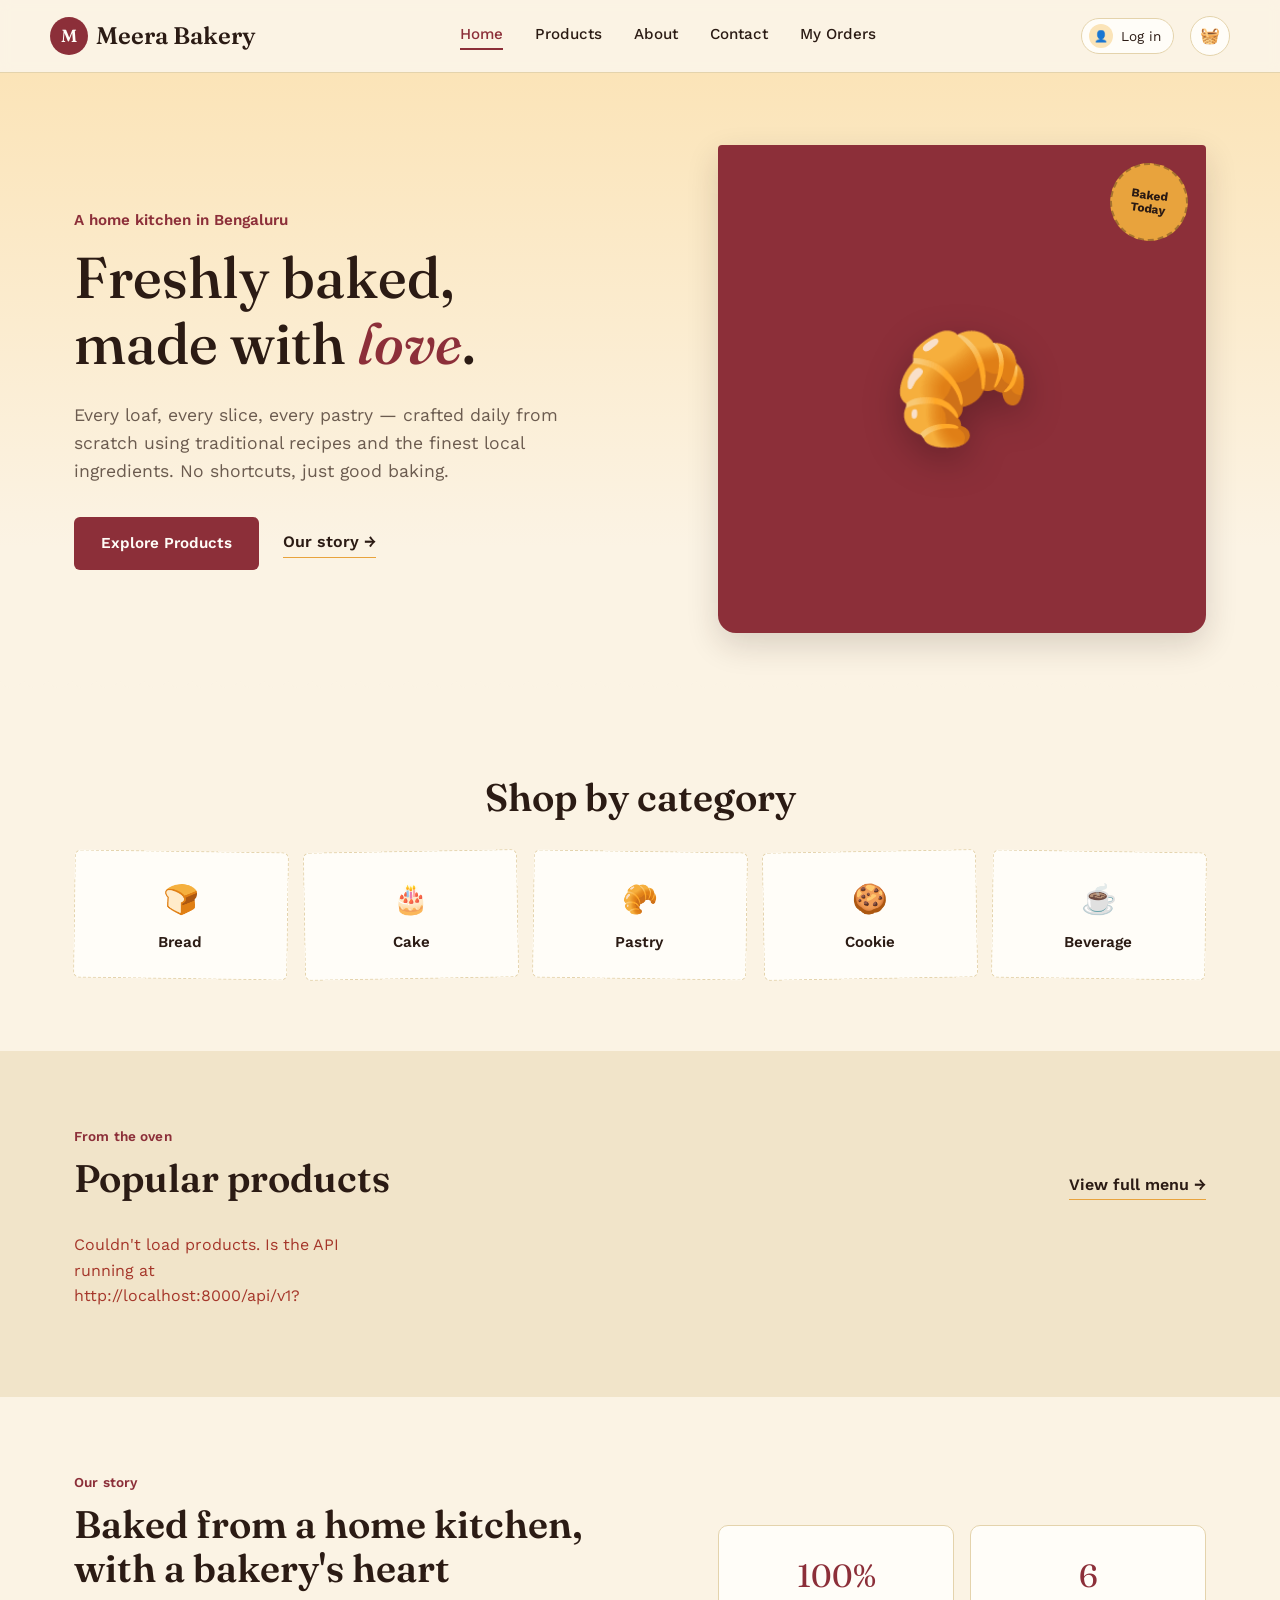
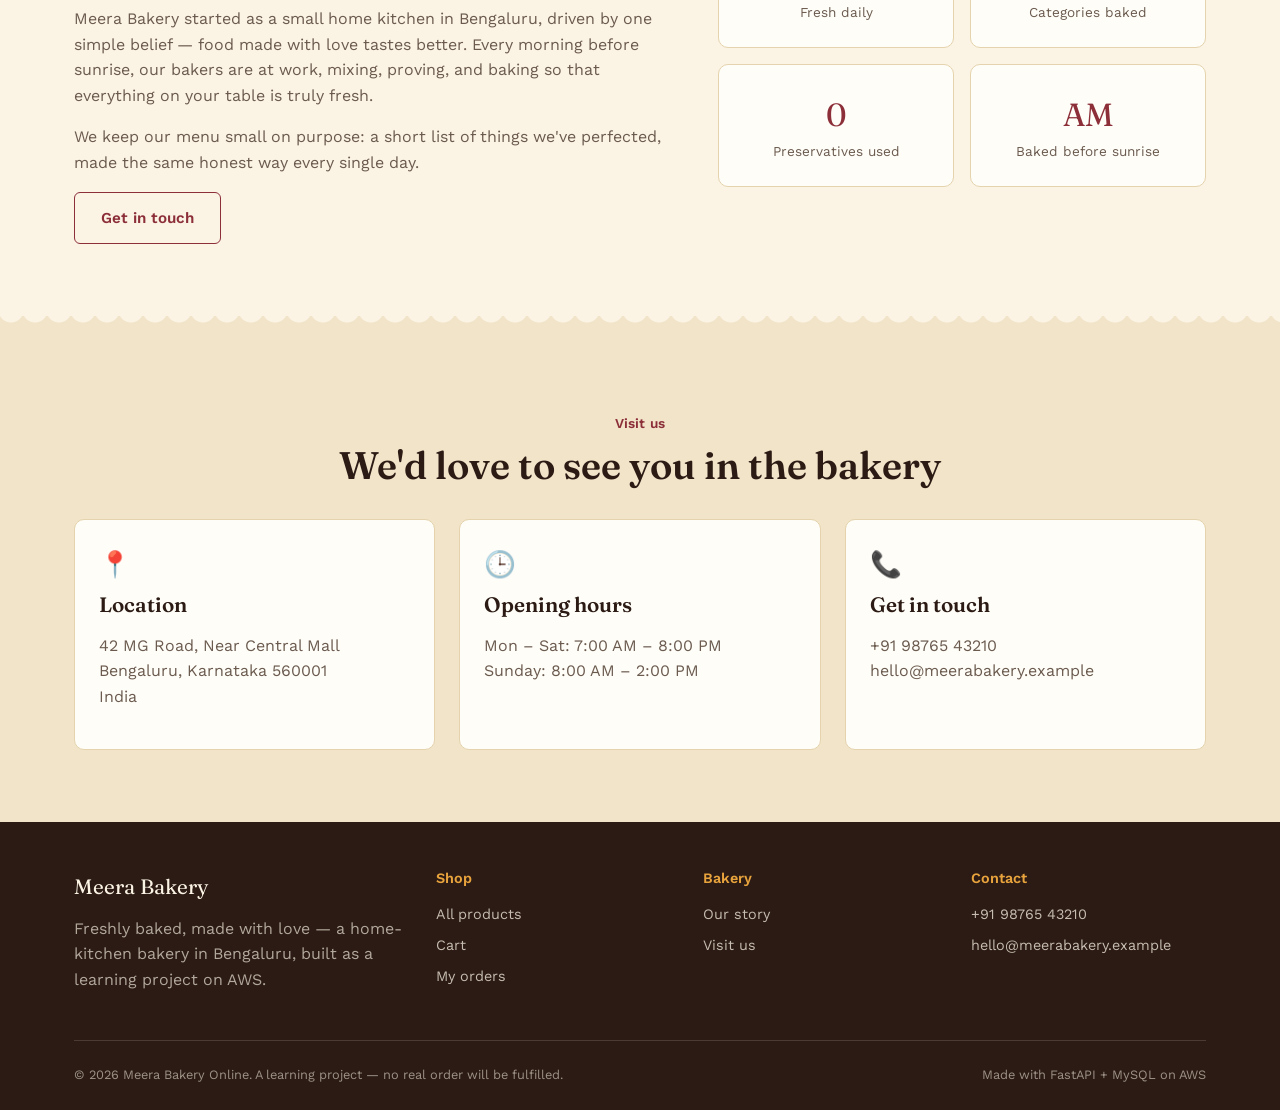
==== commit 09649ed9: "Update Meera Bakery frontend" ====
--- a/frontend/index.html
+++ b/frontend/index.html
@@ -33,7 +33,7 @@
       <div class="header-actions">
         <button type="button" class="identity-chip" id="identityChip">
           <span class="identity-chip__avatar">👤</span>
-          <span id="identityLabel">Choose your name</span>
+          <span id="identityLabel">Log in</span>
         </button>
         <a href="cart.html" class="cart-btn" aria-label="View cart">
           🧺
@@ -50,11 +50,40 @@
   <div class="identity-modal" id="identityModal" hidden>
     <div class="identity-modal__panel">
       <div class="identity-modal__head">
-        <h3>Who's ordering?</h3>
+        <h3>Log in</h3>
         <button type="button" id="identityClose" aria-label="Close">✕</button>
       </div>
-      <p class="form-hint">This demo has no sign-up yet — pick an existing customer record to browse as them.</p>
-      <ul class="identity-list" id="identityList"></ul>
+
+      <div id="loginBanner" class="banner banner--error" hidden></div>
+
+      <form id="requestOtpForm">
+        <p class="form-hint">Enter your email — we'll send you a 6-digit code.</p>
+        <div class="form-field">
+          <label for="loginEmail">Email</label>
+          <input type="email" id="loginEmail" required autocomplete="email" placeholder="you@example.com" />
+        </div>
+        <div id="signupNameFields" hidden>
+          <div class="form-field">
+            <label for="loginFirstName">First name</label>
+            <input type="text" id="loginFirstName" autocomplete="given-name" />
+          </div>
+          <div class="form-field">
+            <label for="loginLastName">Last name</label>
+            <input type="text" id="loginLastName" autocomplete="family-name" />
+          </div>
+        </div>
+        <button type="submit" class="btn btn--primary btn--block" id="sendCodeBtn">Send code</button>
+      </form>
+
+      <form id="verifyOtpForm" hidden>
+        <p class="form-hint">Enter the 6-digit code sent to <strong id="otpEmailLabel"></strong>.</p>
+        <div class="form-field">
+          <label for="loginOtpCode">Verification code</label>
+          <input type="text" id="loginOtpCode" inputmode="numeric" pattern="\d{6}" maxlength="6" required autocomplete="one-time-code" placeholder="000000" />
+        </div>
+        <button type="submit" class="btn btn--primary btn--block" id="verifyCodeBtn">Verify &amp; log in</button>
+        <button type="button" class="link-arrow" id="backToEmailBtn" style="margin-top:12px;display:inline-block;background:none;border:none;cursor:pointer;">← Use a different email</button>
+      </form>
     </div>
   </div>
 
